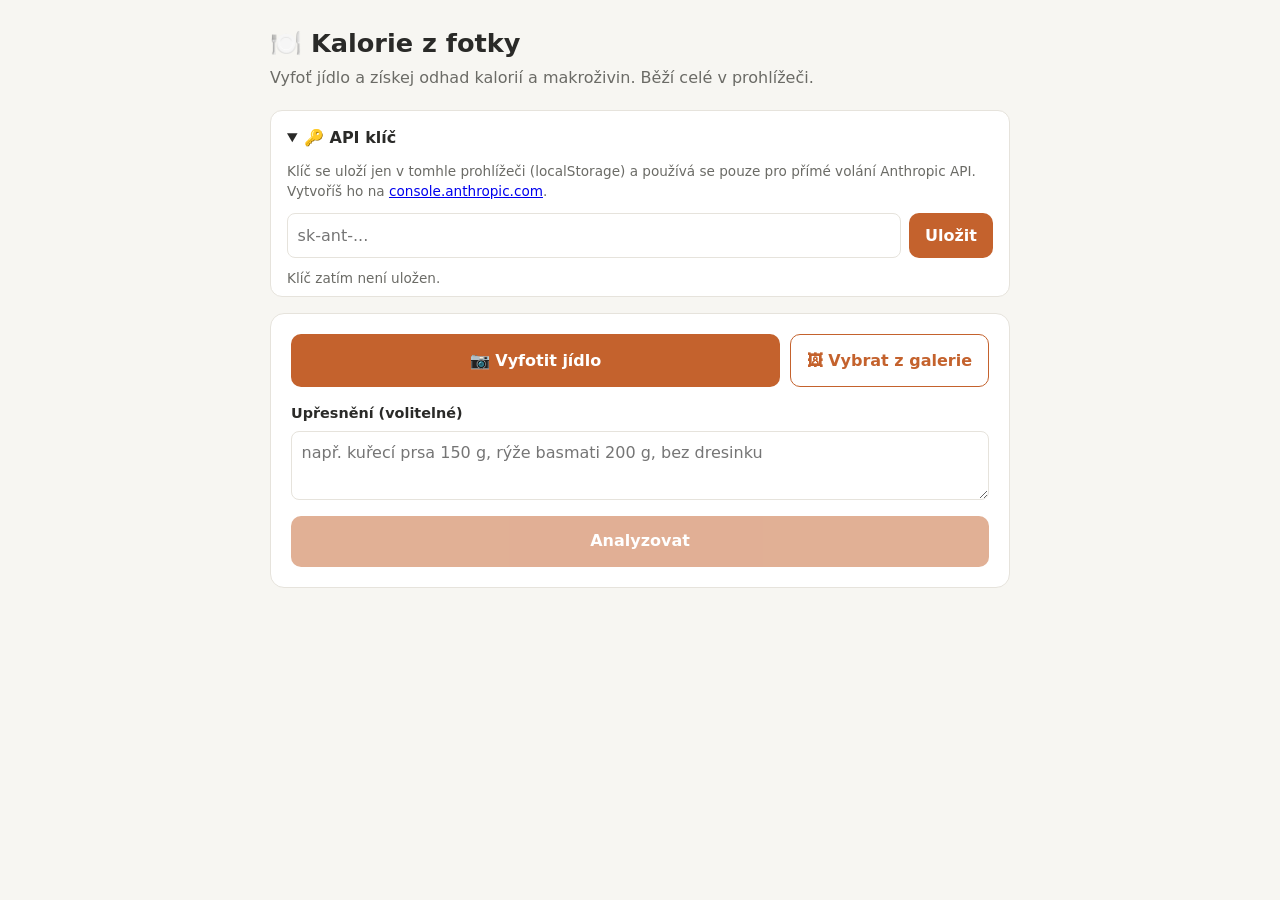
==== docs/index.html @ ff72bfe9 "Kalorie z fotky: serverová i browser-only verze Webová aplikace pro odhad kalorií a makroživin z fot" ====
<!DOCTYPE html>
<html lang="cs">
  <head>
    <meta charset="utf-8" />
    <meta
      name="viewport"
      content="width=device-width, initial-scale=1, viewport-fit=cover"
    />
    <meta name="theme-color" content="#c4622d" />
    <meta name="apple-mobile-web-app-capable" content="yes" />
    <meta name="apple-mobile-web-app-status-bar-style" content="default" />
    <meta name="apple-mobile-web-app-title" content="Kalorie" />
    <link rel="apple-touch-icon" href="icon-180.png" />
    <link rel="manifest" href="manifest.json" />
    <title>Kalorie z fotky</title>
    <link rel="stylesheet" href="style.css" />
  </head>
  <body>
    <main>
      <h1>🍽️ Kalorie z fotky</h1>
      <p class="lead">
        Vyfoť jídlo a získej odhad kalorií a makroživin. Běží celé v prohlížeči.
      </p>

      <details id="settings" class="settings">
        <summary>🔑 API klíč</summary>
        <p class="hint">
          Klíč se uloží jen v tomhle prohlížeči (localStorage) a používá se pouze
          pro přímé volání Anthropic API. Vytvoříš ho na
          <a href="https://console.anthropic.com" target="_blank" rel="noopener"
            >console.anthropic.com</a
          >.
        </p>
        <div class="keyrow">
          <input
            type="password"
            id="apiKey"
            placeholder="sk-ant-..."
            autocomplete="off"
            autocapitalize="off"
            spellcheck="false"
          />
          <button type="button" id="saveKey">Uložit</button>
        </div>
        <div id="keyStatus" class="keystatus"></div>
      </details>

      <form id="form">
        <input
          type="file"
          id="camera"
          accept="image/*"
          capture="environment"
          hidden
        />
        <input type="file" id="gallery" accept="image/*" hidden />

        <div class="pick">
          <button type="button" id="cameraBtn" class="big">📷 Vyfotit jídlo</button>
          <button type="button" id="galleryBtn" class="ghost">
            🖼 Vybrat z galerie
          </button>
        </div>

        <img id="preview" alt="Náhled fotografie" hidden />

        <label class="field">
          <span>Upřesnění (volitelné)</span>
          <textarea
            id="upresneni"
            rows="2"
            placeholder="např. kuřecí prsa 150 g, rýže basmati 200 g, bez dresinku"
          ></textarea>
        </label>

        <button type="submit" id="submit" disabled>Analyzovat</button>
      </form>

      <div id="status" class="status" hidden></div>
      <section id="results" hidden></section>
    </main>

    <script src="app.js"></script>
  </body>
</html>
---- docs/style.css ----
:root {
  --bg: #f7f6f2;
  --card: #ffffff;
  --ink: #2a2a28;
  --muted: #6b6b66;
  --accent: #c4622d;
  --line: #e6e3dc;
}

* {
  box-sizing: border-box;
}

html {
  -webkit-text-size-adjust: 100%;
}

body {
  margin: 0;
  font-family: system-ui, -apple-system, "Segoe UI", Roboto, sans-serif;
  background: var(--bg);
  color: var(--ink);
  line-height: 1.5;
}

main {
  max-width: 780px;
  margin: 0 auto;
  padding: max(1.5rem, env(safe-area-inset-top)) max(1.25rem, env(safe-area-inset-right))
    max(2.5rem, env(safe-area-inset-bottom)) max(1.25rem, env(safe-area-inset-left));
}

h1 {
  font-size: 1.6rem;
  margin: 0 0 0.25rem;
}

.lead {
  color: var(--muted);
  margin: 0 0 1.25rem;
}

/* === Nastavení / API klíč === */
.settings {
  background: var(--card);
  border: 1px solid var(--line);
  border-radius: 12px;
  padding: 0.5rem 1rem;
  margin-bottom: 1rem;
}

.settings > summary {
  cursor: pointer;
  font-weight: 600;
  padding: 0.4rem 0;
}

.settings .hint {
  font-size: 0.85rem;
  color: var(--muted);
  margin: 0.3rem 0 0.7rem;
}

.keyrow {
  display: flex;
  gap: 0.5rem;
}

.keyrow input {
  flex: 1 1 auto;
  font: inherit;
  font-size: 16px;
  padding: 0.6rem;
  border: 1px solid var(--line);
  border-radius: 8px;
  background: #fff;
  min-width: 0;
}

.keystatus {
  font-size: 0.85rem;
  margin-top: 0.6rem;
  color: var(--muted);
}

.keystatus.ok {
  color: #1d7a45;
}

.keystatus.err {
  color: #c0392b;
}

/* === Formulář === */
form {
  background: var(--card);
  border: 1px solid var(--line);
  border-radius: 14px;
  padding: 1.25rem;
  display: grid;
  gap: 1rem;
}

.pick {
  display: flex;
  flex-wrap: wrap;
  gap: 0.6rem;
}

.field {
  display: grid;
  gap: 0.35rem;
}

.field > span {
  font-weight: 600;
  font-size: 0.9rem;
}

textarea {
  font: inherit;
  font-size: 16px;
  padding: 0.6rem;
  border: 1px solid var(--line);
  border-radius: 8px;
  background: #fff;
  width: 100%;
  resize: vertical;
}

button {
  font: inherit;
  font-size: 16px;
  font-weight: 600;
  border: 0;
  border-radius: 10px;
  padding: 0.85rem 1rem;
  min-height: 48px;
  cursor: pointer;
}

button.big,
button#submit,
button#saveKey {
  background: var(--accent);
  color: #fff;
}

button.big {
  flex: 1 1 auto;
}

button#saveKey {
  min-height: 0;
  padding: 0.6rem 1rem;
}

button.ghost {
  background: #fff;
  color: var(--accent);
  border: 1px solid var(--accent);
  flex: 0 1 auto;
}

button:disabled {
  opacity: 0.5;
  cursor: default;
}

#preview {
  max-width: 100%;
  max-height: 320px;
  border-radius: 10px;
  object-fit: contain;
  justify-self: center;
}

.status {
  margin-top: 1.25rem;
  padding: 0.75rem 1rem;
  border-radius: 8px;
  background: #fff;
  border: 1px solid var(--line);
}

.status.loading {
  border-color: var(--accent);
}

.status.error {
  border-color: #c0392b;
  color: #c0392b;
}

section#results {
  margin-top: 1.5rem;
}

.totals {
  display: grid;
  grid-template-columns: repeat(4, 1fr);
  gap: 0.6rem;
  margin-bottom: 1.25rem;
}

.totals > div {
  background: var(--card);
  border: 1px solid var(--line);
  border-radius: 12px;
  padding: 0.7rem 0.6rem;
  text-align: center;
}

.totals span {
  display: block;
  font-size: 0.72rem;
  text-transform: uppercase;
  letter-spacing: 0.03em;
  color: var(--muted);
}

.totals strong {
  display: block;
  font-size: 1.15rem;
  margin-top: 0.15rem;
}

table {
  width: 100%;
  border-collapse: collapse;
  background: var(--card);
  border: 1px solid var(--line);
  border-radius: 12px;
  overflow: hidden;
  font-size: 0.92rem;
}

th,
td {
  padding: 0.55rem 0.6rem;
  text-align: left;
  border-bottom: 1px solid var(--line);
}

thead th {
  background: #f0ede6;
  font-size: 0.78rem;
  text-transform: uppercase;
  letter-spacing: 0.02em;
}

.num {
  text-align: right;
}

.badge {
  display: inline-block;
  padding: 0.1rem 0.5rem;
  border-radius: 999px;
  font-size: 0.78rem;
  background: #eee;
  white-space: nowrap;
}

.badge.high {
  background: #d9f0e0;
  color: #1d7a45;
}

.badge.mid {
  background: #fdeecb;
  color: #9a6b00;
}

.badge.low {
  background: #f7d9d4;
  color: #b03a26;
}

.meta {
  display: flex;
  gap: 1.5rem;
  margin-top: 1rem;
  flex-wrap: wrap;
}

.meta dt {
  font-size: 0.8rem;
  color: var(--muted);
}

.meta dd {
  margin: 0;
  font-weight: 600;
}

.poznamka {
  margin-top: 1rem;
  padding: 0.75rem 1rem;
  background: #fff;
  border-left: 3px solid var(--accent);
  border-radius: 6px;
}

.empty {
  color: var(--muted);
}

@media (max-width: 560px) {
  h1 {
    font-size: 1.4rem;
  }

  .totals {
    grid-template-columns: repeat(2, 1fr);
  }

  table,
  thead,
  tbody,
  tr,
  td {
    display: block;
  }

  table {
    border: 0;
    background: transparent;
  }

  thead {
    display: none;
  }

  tr {
    background: var(--card);
    border: 1px solid var(--line);
    border-radius: 12px;
    padding: 0.5rem 0.85rem;
    margin-bottom: 0.6rem;
  }

  td {
    display: flex;
    justify-content: space-between;
    align-items: center;
    gap: 1rem;
    border: 0;
    padding: 0.3rem 0;
    text-align: right;
  }

  td::before {
    content: attr(data-label);
    color: var(--muted);
    font-weight: 600;
    text-align: left;
  }

  td:first-child {
    font-weight: 700;
    font-size: 1.02rem;
    padding-bottom: 0.4rem;
    margin-bottom: 0.3rem;
    border-bottom: 1px solid var(--line);
  }
}
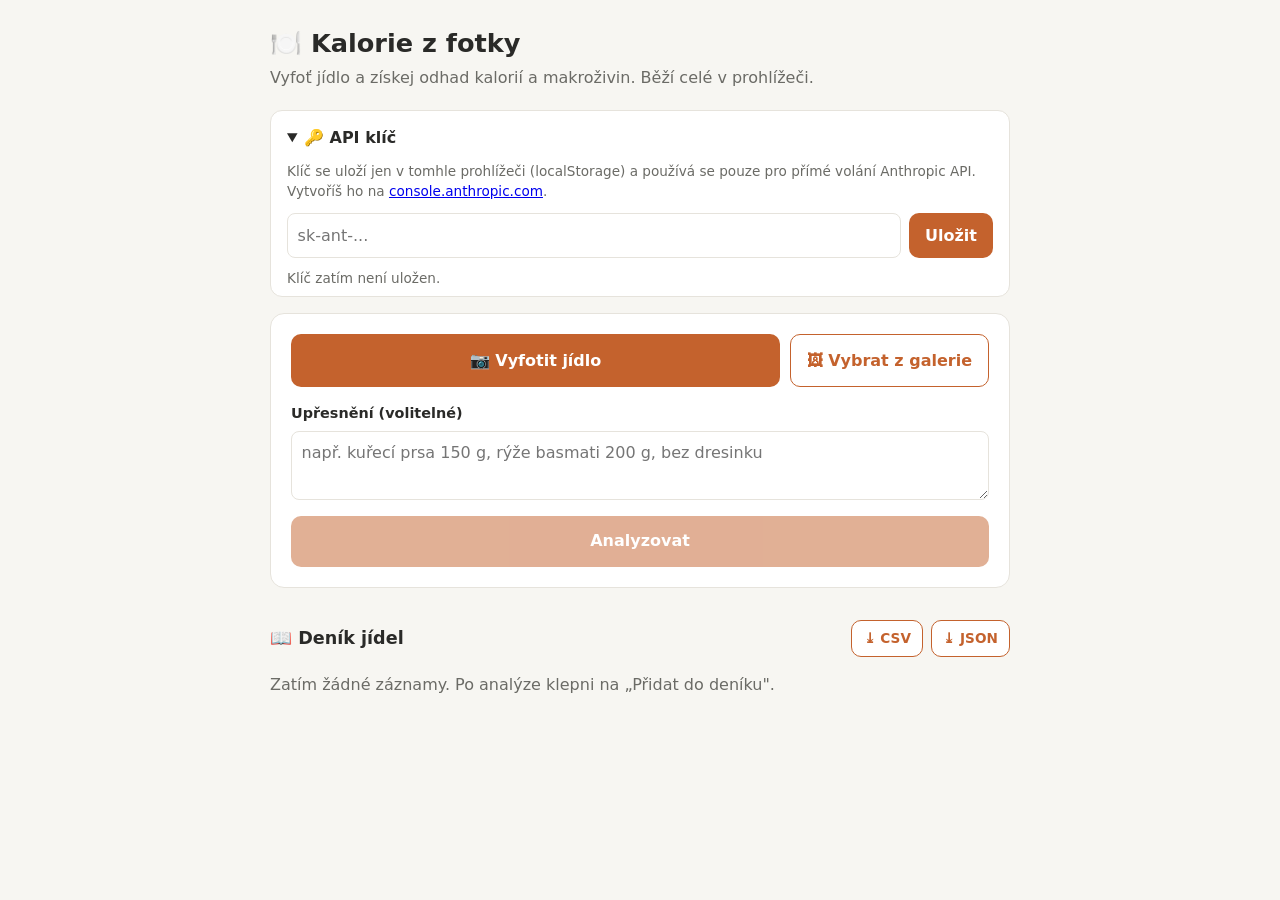
==== commit b3baac50: "Deník jídel: denní historie, součet kalorií, export CSV/JSON Browser-only verze (docs/) ukládá analy" ====
--- a/docs/index.html
+++ b/docs/index.html
@@ -13,7 +13,7 @@
     <link rel="apple-touch-icon" href="icon-180.png" />
     <link rel="manifest" href="manifest.json" />
     <title>Kalorie z fotky</title>
-    <link rel="stylesheet" href="style.css" />
+    <link rel="stylesheet" href="style.css?v=2" />
   </head>
   <body>
     <main>
@@ -78,8 +78,19 @@
 
       <div id="status" class="status" hidden></div>
       <section id="results" hidden></section>
+
+      <section id="diary" class="diary">
+        <div class="diary-head">
+          <h2>📖 Deník jídel</h2>
+          <div class="diary-actions">
+            <button type="button" id="exportCsv" class="ghost small">⤓ CSV</button>
+            <button type="button" id="exportJson" class="ghost small">⤓ JSON</button>
+          </div>
+        </div>
+        <div id="diaryBody"></div>
+      </section>
     </main>
 
-    <script src="app.js"></script>
+    <script src="app.js?v=2"></script>
   </body>
 </html>
--- a/docs/style.css
+++ b/docs/style.css
@@ -306,6 +306,103 @@
   color: var(--muted);
 }
 
+/* === Deník === */
+.diary {
+  margin-top: 2rem;
+}
+
+.diary-head {
+  display: flex;
+  align-items: center;
+  justify-content: space-between;
+  gap: 0.5rem;
+  margin-bottom: 0.75rem;
+}
+
+.diary-head h2 {
+  font-size: 1.1rem;
+  margin: 0;
+}
+
+.diary-actions {
+  display: flex;
+  gap: 0.5rem;
+}
+
+button.small {
+  min-height: 0;
+  padding: 0.45rem 0.7rem;
+  font-size: 0.85rem;
+}
+
+.day {
+  background: var(--card);
+  border: 1px solid var(--line);
+  border-radius: 12px;
+  padding: 0.75rem 0.9rem;
+  margin-bottom: 0.9rem;
+}
+
+.day-head {
+  display: flex;
+  justify-content: space-between;
+  align-items: baseline;
+  font-weight: 700;
+}
+
+.day-head strong {
+  color: var(--accent);
+}
+
+.day-macros {
+  font-size: 0.82rem;
+  color: var(--muted);
+  margin: 0.15rem 0 0.5rem;
+}
+
+.meal {
+  display: flex;
+  align-items: center;
+  gap: 0.6rem;
+  padding: 0.4rem 0;
+  border-top: 1px solid var(--line);
+}
+
+.meal-time {
+  color: var(--muted);
+  font-variant-numeric: tabular-nums;
+  font-size: 0.85rem;
+  flex: 0 0 auto;
+}
+
+.meal-name {
+  flex: 1 1 auto;
+  overflow: hidden;
+  text-overflow: ellipsis;
+  white-space: nowrap;
+}
+
+.meal-kcal {
+  flex: 0 0 auto;
+  font-weight: 600;
+}
+
+.del {
+  flex: 0 0 auto;
+  min-height: 0;
+  padding: 0.2rem 0.5rem;
+  background: transparent;
+  color: var(--muted);
+  border: 1px solid var(--line);
+  border-radius: 8px;
+  font-size: 0.8rem;
+}
+
+.addmeal {
+  width: 100%;
+  margin-top: 0.5rem;
+}
+
 @media (max-width: 560px) {
   h1 {
     font-size: 1.4rem;
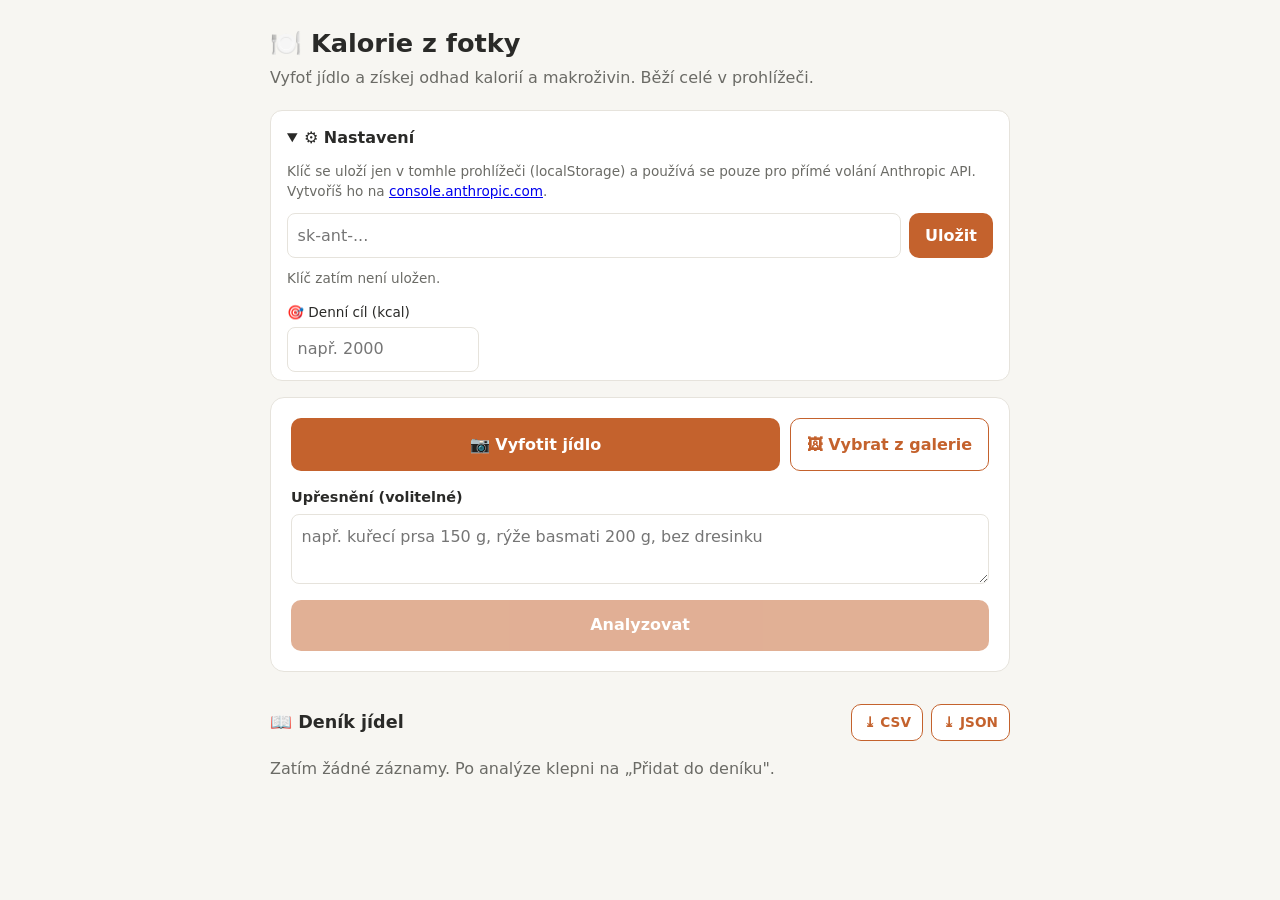
==== commit 9677c2ef: "Deník: denní cíl kalorií, inline úprava+poznámka, miniatura fotky - Denní cíl (localStorage) s ukaza" ====
--- a/docs/index.html
+++ b/docs/index.html
@@ -13,7 +13,7 @@
     <link rel="apple-touch-icon" href="icon-180.png" />
     <link rel="manifest" href="manifest.json" />
     <title>Kalorie z fotky</title>
-    <link rel="stylesheet" href="style.css?v=2" />
+    <link rel="stylesheet" href="style.css?v=3" />
   </head>
   <body>
     <main>
@@ -23,7 +23,7 @@
       </p>
 
       <details id="settings" class="settings">
-        <summary>🔑 API klíč</summary>
+        <summary>⚙️ Nastavení</summary>
         <p class="hint">
           Klíč se uloží jen v tomhle prohlížeči (localStorage) a používá se pouze
           pro přímé volání Anthropic API. Vytvoříš ho na
@@ -43,6 +43,18 @@
           <button type="button" id="saveKey">Uložit</button>
         </div>
         <div id="keyStatus" class="keystatus"></div>
+
+        <div class="goalrow">
+          <label for="goal">🎯 Denní cíl (kcal)</label>
+          <input
+            type="number"
+            id="goal"
+            inputmode="numeric"
+            min="0"
+            step="50"
+            placeholder="např. 2000"
+          />
+        </div>
       </details>
 
       <form id="form">
@@ -91,6 +103,6 @@
       </section>
     </main>
 
-    <script src="app.js?v=2"></script>
+    <script src="app.js?v=3"></script>
   </body>
 </html>
--- a/docs/style.css
+++ b/docs/style.css
@@ -364,8 +364,27 @@
   display: flex;
   align-items: center;
   gap: 0.6rem;
-  padding: 0.4rem 0;
+  padding: 0.5rem 0;
   border-top: 1px solid var(--line);
+}
+
+.meal-thumb {
+  width: 44px;
+  height: 44px;
+  object-fit: cover;
+  border-radius: 8px;
+  flex: 0 0 auto;
+}
+
+.meal-main {
+  flex: 1 1 auto;
+  min-width: 0;
+}
+
+.meal-line {
+  display: flex;
+  align-items: center;
+  gap: 0.6rem;
 }
 
 .meal-time {
@@ -387,15 +406,120 @@
   font-weight: 600;
 }
 
+.meal-note {
+  font-size: 0.82rem;
+  color: var(--muted);
+  margin-top: 0.15rem;
+}
+
+.meal-btns {
+  flex: 0 0 auto;
+  display: flex;
+  gap: 0.3rem;
+}
+
+.edit,
 .del {
-  flex: 0 0 auto;
   min-height: 0;
-  padding: 0.2rem 0.5rem;
+  padding: 0.25rem 0.5rem;
   background: transparent;
   color: var(--muted);
   border: 1px solid var(--line);
   border-radius: 8px;
-  font-size: 0.8rem;
+  font-size: 0.85rem;
+}
+
+/* ukazatel denního cíle */
+.goalbar {
+  margin: 0.1rem 0 0.6rem;
+}
+
+.goalbar-track {
+  height: 7px;
+  background: var(--line);
+  border-radius: 999px;
+  overflow: hidden;
+}
+
+.goalbar-fill {
+  height: 100%;
+  background: #1d7a45;
+  border-radius: 999px;
+}
+
+.goalbar-fill.over {
+  background: #c0392b;
+}
+
+.goalbar-label {
+  font-size: 0.78rem;
+  color: var(--muted);
+  margin-top: 0.25rem;
+}
+
+/* inline editace záznamu */
+.meal.editing {
+  display: block;
+}
+
+.edit-grid {
+  display: grid;
+  grid-template-columns: 1fr 1fr;
+  gap: 0.5rem;
+}
+
+.edit-grid label {
+  display: grid;
+  gap: 0.2rem;
+  font-size: 0.78rem;
+  color: var(--muted);
+}
+
+.edit-grid label.wide {
+  grid-column: 1 / -1;
+}
+
+.edit-grid input {
+  font: inherit;
+  font-size: 16px;
+  padding: 0.45rem;
+  border: 1px solid var(--line);
+  border-radius: 8px;
+}
+
+.edit-actions {
+  display: flex;
+  gap: 0.5rem;
+  margin-top: 0.6rem;
+}
+
+.edit-actions .save {
+  background: var(--accent);
+  color: #fff;
+  min-height: 0;
+  padding: 0.5rem 1.1rem;
+}
+
+.edit-actions .cancel {
+  min-height: 0;
+  padding: 0.5rem 1.1rem;
+}
+
+/* pole denního cíle v nastavení */
+.goalrow {
+  display: grid;
+  gap: 0.3rem;
+  margin-top: 0.85rem;
+  font-size: 0.85rem;
+}
+
+.goalrow input {
+  font: inherit;
+  font-size: 16px;
+  padding: 0.6rem;
+  border: 1px solid var(--line);
+  border-radius: 8px;
+  max-width: 12rem;
 }
 
 .addmeal {
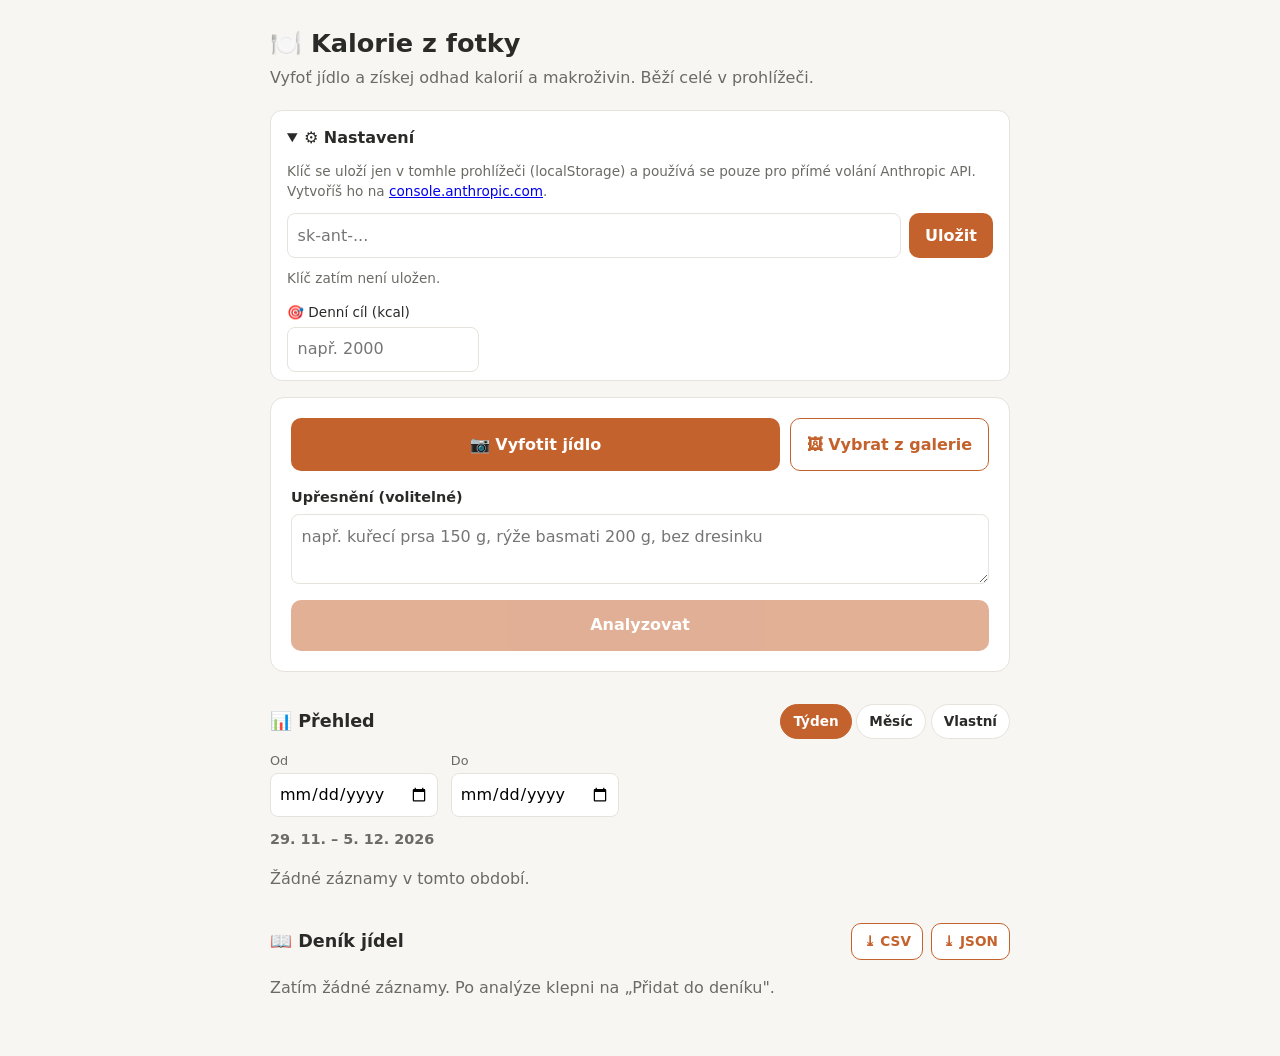
==== commit 1849550a: "Přehled: týdenní/měsíční souhrn, vlastní rozsah OD-DO, graf Sekce Přehled nad deníkem: přepínač Týde" ====
--- a/docs/index.html
+++ b/docs/index.html
@@ -13,7 +13,7 @@
     <link rel="apple-touch-icon" href="icon-180.png" />
     <link rel="manifest" href="manifest.json" />
     <title>Kalorie z fotky</title>
-    <link rel="stylesheet" href="style.css?v=3" />
+    <link rel="stylesheet" href="style.css?v=4" />
   </head>
   <body>
     <main>
@@ -91,6 +91,22 @@
       <div id="status" class="status" hidden></div>
       <section id="results" hidden></section>
 
+      <section id="overview" class="overview">
+        <div class="overview-head">
+          <h2>📊 Přehled</h2>
+          <div class="period-tabs">
+            <button type="button" class="period-tab active" data-period="7">Týden</button>
+            <button type="button" class="period-tab" data-period="30">Měsíc</button>
+            <button type="button" class="period-tab" data-period="custom">Vlastní</button>
+          </div>
+        </div>
+        <div id="customRange" class="custom-range" hidden>
+          <label>Od<input type="date" id="rangeFrom" /></label>
+          <label>Do<input type="date" id="rangeTo" /></label>
+        </div>
+        <div id="overviewBody"></div>
+      </section>
+
       <section id="diary" class="diary">
         <div class="diary-head">
           <h2>📖 Deník jídel</h2>
@@ -103,6 +119,6 @@
       </section>
     </main>
 
-    <script src="app.js?v=3"></script>
+    <script src="app.js?v=4"></script>
   </body>
 </html>
--- a/docs/style.css
+++ b/docs/style.css
@@ -527,6 +527,158 @@
   margin-top: 0.5rem;
 }
 
+/* === Přehled === */
+.overview {
+  margin-top: 2rem;
+}
+
+.overview-head {
+  display: flex;
+  align-items: center;
+  justify-content: space-between;
+  gap: 0.5rem;
+  flex-wrap: wrap;
+  margin-bottom: 0.75rem;
+}
+
+.overview-head h2 {
+  font-size: 1.1rem;
+  margin: 0;
+}
+
+.period-tabs {
+  display: flex;
+  gap: 0.3rem;
+}
+
+.period-tab {
+  min-height: 0;
+  padding: 0.4rem 0.75rem;
+  font-size: 0.85rem;
+  background: #fff;
+  color: var(--ink);
+  border: 1px solid var(--line);
+  border-radius: 999px;
+}
+
+.period-tab.active {
+  background: var(--accent);
+  color: #fff;
+  border-color: var(--accent);
+}
+
+.custom-range {
+  display: flex;
+  gap: 0.8rem;
+  margin-bottom: 0.75rem;
+  flex-wrap: wrap;
+}
+
+.custom-range label {
+  display: grid;
+  gap: 0.2rem;
+  font-size: 0.8rem;
+  color: var(--muted);
+}
+
+.custom-range input {
+  font: inherit;
+  font-size: 16px;
+  padding: 0.5rem;
+  border: 1px solid var(--line);
+  border-radius: 8px;
+}
+
+.ov-range {
+  font-weight: 600;
+  color: var(--muted);
+  margin-bottom: 0.6rem;
+  font-size: 0.9rem;
+}
+
+.ov-stats {
+  display: grid;
+  grid-template-columns: repeat(2, 1fr);
+  gap: 0.6rem;
+}
+
+.ov-stats > div {
+  background: var(--card);
+  border: 1px solid var(--line);
+  border-radius: 12px;
+  padding: 0.6rem 0.7rem;
+}
+
+.ov-stats span {
+  display: block;
+  font-size: 0.72rem;
+  text-transform: uppercase;
+  letter-spacing: 0.03em;
+  color: var(--muted);
+}
+
+.ov-stats strong {
+  display: block;
+  font-size: 1.05rem;
+  margin-top: 0.1rem;
+}
+
+.ov-goal {
+  margin-top: 0.7rem;
+  font-size: 0.85rem;
+  color: var(--muted);
+}
+
+.ov-goal strong {
+  color: var(--ink);
+}
+
+.chart {
+  position: relative;
+  height: 120px;
+  margin-top: 1rem;
+}
+
+.bars {
+  display: flex;
+  align-items: flex-end;
+  gap: 2px;
+  height: 100%;
+}
+
+.bar {
+  flex: 1 1 0;
+  min-width: 3px;
+  min-height: 2px;
+  background: var(--accent);
+  border-radius: 3px 3px 0 0;
+}
+
+.bar.over {
+  background: #c0392b;
+}
+
+.chart-goal {
+  position: absolute;
+  left: 0;
+  right: 0;
+  border-top: 2px dashed #1d7a45;
+  pointer-events: none;
+}
+
+.chart-labels {
+  display: flex;
+  gap: 2px;
+  margin-top: 0.25rem;
+}
+
+.chart-labels span {
+  flex: 1 1 0;
+  text-align: center;
+  font-size: 0.7rem;
+  color: var(--muted);
+}
+
 @media (max-width: 560px) {
   h1 {
     font-size: 1.4rem;
